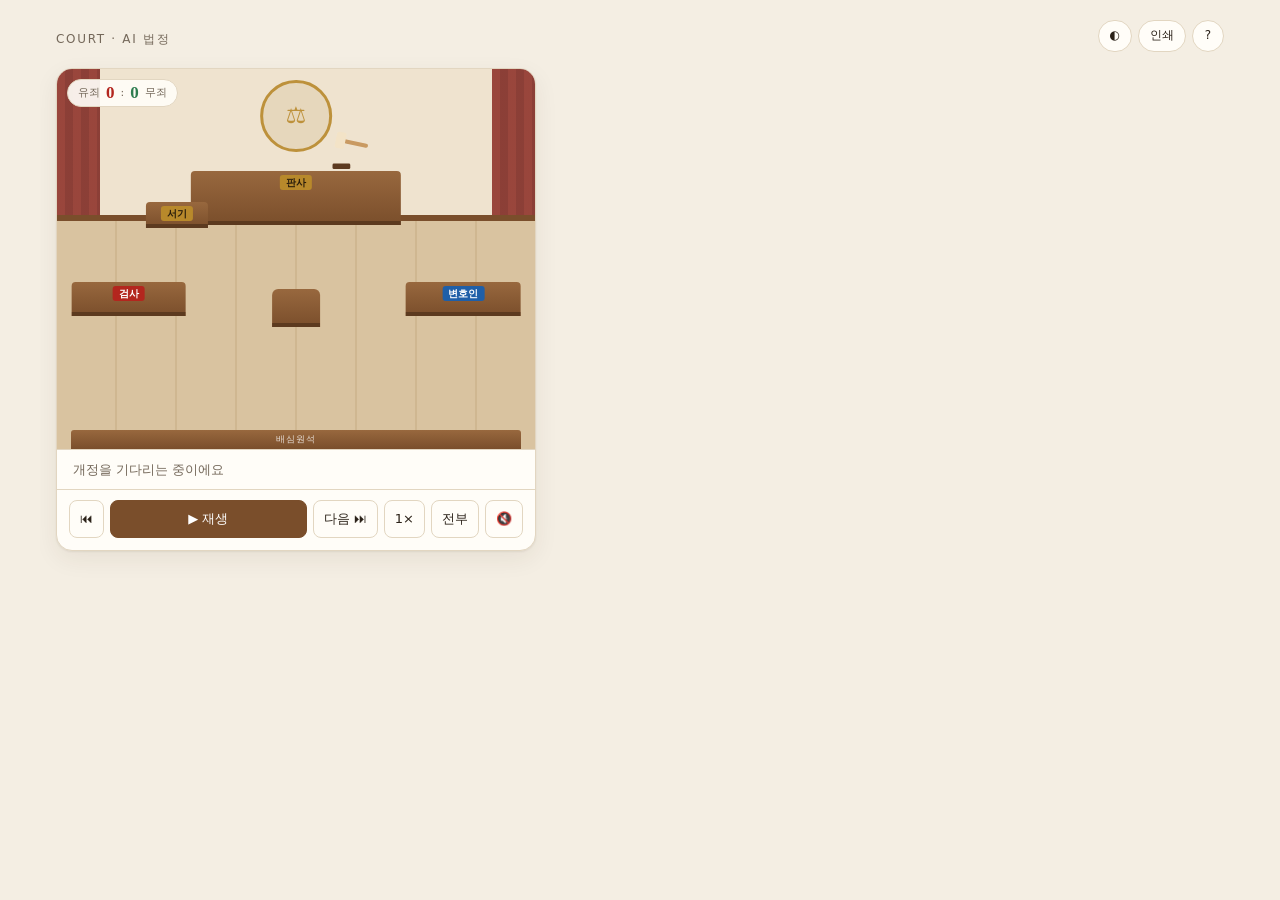
==== skills/court/web/index.html @ 797743cf "Compare two trials side by side Tick two trials in the past-trials list and press 두 재판 비교: live/comp" ====
<!doctype html>
<html lang="ko">
<head>
<meta charset="utf-8">
<meta name="viewport" content="width=device-width, initial-scale=1">
<title>AI 법정</title>
<link rel="stylesheet" href="styles/tokens.css">
<link rel="stylesheet" href="styles/base.css">
<link rel="stylesheet" href="styles/layout.css">
<link rel="stylesheet" href="styles/header.css">
<link rel="stylesheet" href="styles/tools.css">
<link rel="stylesheet" href="styles/stage.css">
<link rel="stylesheet" href="styles/characters.css">
<link rel="stylesheet" href="styles/bubble.css">
<link rel="stylesheet" href="styles/controls.css">
<link rel="stylesheet" href="styles/dialog.css">
<link rel="stylesheet" href="styles/ask.css">
<link rel="stylesheet" href="styles/transcript.css">
<link rel="stylesheet" href="styles/motion.css">
<link rel="stylesheet" href="styles/responsive.css">
<link rel="stylesheet" href="styles/print.css">
</head>
<body>
<div class="wrap">
  <header class="top">
    <div>
      <div class="kicker">COURT · AI 법정<span class="live" id="live"></span><span class="viewing" id="viewing" hidden></span></div>
      <h1 id="case-title"></h1>
    </div>
    <ol class="phases" id="phases"></ol>
    <div class="tools" id="tools">
      <button class="tool" id="b-trials" type="button" hidden>지난 재판</button>
      <button class="tool" id="b-theme" type="button">◐</button>
      <button class="tool" id="b-image" type="button" title="평결을 그림 파일로 저장" hidden>평결 이미지</button>
      <button class="tool" id="b-print" type="button" title="판결문 인쇄">인쇄</button>
      <button class="tool" id="b-help" type="button" title="단축키 (?)" aria-label="단축키">?</button>
      <button class="newcase" id="b-new" type="button" hidden>＋ 새 사건</button>
    </div>
  </header>

  <div class="layout">
    <section class="stage" id="stage" aria-label="법정">
      <div class="scene" id="scene">
        <div class="curtain l"></div><div class="curtain r"></div>
        <div class="emblem" aria-hidden="true">⚖</div>
        <div class="wall-trim"></div>
        <div class="jurybox" id="jurybox"></div>
        <div class="furn bench"><span class="plate">판사</span></div>
        <div class="furn clerk-desk"><span class="plate">서기</span></div>
        <div class="furn table pros"><span class="plate">검사</span></div>
        <div class="furn table def"><span class="plate">변호인</span></div>
        <div class="furn lectern"></div>
        <div class="rail"><span>배심원석</span></div>
        <svg class="gavel" id="gavel" viewBox="0 0 64 64" aria-hidden="true">
          <rect class="block" x="2" y="48" width="26" height="8" rx="2"/>
          <g class="arm"><rect x="18" y="19" width="36" height="6" rx="3"/><rect x="6" y="10" width="14" height="24" rx="3"/></g>
        </svg>
        <div class="score" aria-live="polite"><span>유죄</span><b class="g" id="sg">0</b><span>:</span><b class="n" id="sn">0</b><span>무죄</span></div>
        <div class="bubble" id="bubble"></div><div class="bubble-tail" id="tail"></div>
        <div class="stamp" id="stamp"><b></b><span></span></div>
        <div class="status" id="status"><i></i><span></span></div>
      </div>
      <div class="timeline" id="timeline" role="group" aria-label="장면 이동" hidden></div>
      <div class="now" id="now">개정을 기다리는 중이에요</div>
      <div class="controls">
        <button id="b-restart" title="처음부터 (Home)">⏮</button>
        <button id="b-play" class="primary">▶ 재생</button>
        <button id="b-next" title="다음 (→)">다음 ⏭</button>
        <button id="b-speed" title="속도">1×</button>
        <button id="b-all" title="전체 기록 한 번에 보기">전부</button>
        <button id="b-sound" type="button">🔇</button>
      </div>
      <div class="chips" id="ask-chips" hidden></div>
      <form class="ask" id="ask" autocomplete="off">
        <select id="ask-who" aria-label="질문할 사람"></select>
        <input id="ask-q" maxlength="600" placeholder="법정에 질문하기…" aria-label="질문">
        <button class="primary" id="ask-go" type="submit">묻기</button>
      </form>
      <p class="ask-note" id="ask-note"></p>
    </section>

    <main class="log" id="log" aria-live="polite"></main>
  </div>

  <details class="cost" id="cost" hidden>
    <summary id="cost-summary">비용과 시간</summary>
    <div class="cost-scroll"><table class="cost-table" id="cost-table"></table></div>
  </details>

  <footer class="foot" id="foot"></footer>
</div>

<dialog id="help" class="sheet" aria-labelledby="help-title">
  <div class="sheet-body">
    <h2 id="help-title">단축키</h2>
    <table class="keys">
      <tr><td><kbd>Space</kbd></td><td>재생 / 멈춤</td></tr>
      <tr><td><kbd>→</kbd></td><td>다음 장면 (지금 장면은 바로 끝까지)</td></tr>
      <tr><td><kbd>Home</kbd></td><td>처음부터</td></tr>
      <tr><td><kbd>?</kbd></td><td>이 도움말</td></tr>
      <tr><td><kbd>Esc</kbd></td><td>열린 창 닫기</td></tr>
      <tr><td>휴대폰</td><td>화면을 왼쪽으로 밀면 다음 장면</td></tr>
    </table>
    <div class="sheet-actions"><button type="button" class="primary" id="help-close">닫기</button></div>
  </div>
</dialog>

<dialog id="trials" class="sheet" aria-labelledby="trials-title">
  <div class="sheet-body">
    <h2 id="trials-title">지난 재판</h2>
    <ol class="trial-list" id="trial-list"></ol>
    <div class="sheet-actions">
      <button type="button" id="trials-compare" disabled>두 개를 고르면 비교 (0/2)</button>
      <button type="button" class="primary" id="trials-close">닫기</button>
    </div>
  </div>
</dialog>

<dialog id="compare" class="sheet wide" aria-labelledby="compare-title">
  <div class="sheet-body">
    <h2 id="compare-title">재판 비교</h2>
    <div id="compare-body"></div>
    <div class="sheet-actions"><button type="button" class="primary" id="compare-close">닫기</button></div>
  </div>
</dialog>

<dialog id="newcase" class="sheet" aria-labelledby="nc-title">
  <form id="nc-form">
    <h2 id="nc-title">새 사건 접수</h2>
    <p class="nc-hint">검사, 변호인, 배심원은 여기 적힌 내용만 알아요. 숫자로 적을수록 평결이 구체적이에요.</p>
    <ul class="nc-tips"><li>쓸 수 있는 돈과 시간</li><li>지금까지 해 본 것과 그 결과</li><li>누구를 상대로 하는지</li><li>가격, 기간, 규모</li></ul>
    <textarea id="nc-case" maxlength="6000" aria-label="사건 내용"
      placeholder="예) 회사를 그만두고 온라인으로 수제 캔들을 파는 일을 전업으로 하려고 해. 저축은 800만 원, 3개월 동안 40개를 팔았고 한 개에 3만 원이야. 매달 생활비는 200만 원이야."></textarea>
    <div class="nc-row">
      <label>배심원
        <select id="nc-jury">
          <option value="3">3명 · claude 호출 8번</option>
          <option value="6" selected>6명 · claude 호출 11번</option>
          <option value="12">12명 · claude 호출 17번</option>
        </select>
      </label>
      <label>배심원 모델
        <select id="nc-jury-model">
          <option value="">다른 역할과 같은 모델</option>
          <option value="haiku">haiku · 빠르고 적게 씀</option>
          <option value="sonnet">sonnet</option>
        </select>
      </label>
      <label>시드 (배심원 고정)
        <input id="nc-seed" inputmode="numeric" placeholder="비워 두면 무작위">
      </label>
    </div>
    <p class="nc-err" id="nc-err"></p>
    <div class="nc-actions">
      <button type="button" id="nc-cancel">닫기</button>
      <button class="primary" id="nc-go" type="submit">재판 열기</button>
    </div>
  </form>
</dialog>

<script id="court-data" type="application/json">__COURT_DATA__</script>
<script type="module" src="js/main.js"></script>
</body>
</html>
---- skills/court/web/styles/tokens.css ----
/* Colour, font and shadow tokens; dark mode overrides them. */
:root{
  --bg:#f4eee3; --panel:#fffdf8; --panel-2:#f8f2e7; --ink:#2a2118; --muted:#74685a; --line:#e2d6c1;
  --wall:#efe3cf; --wall-2:#e6d6bb; --floor:#d9c3a0; --floor-2:#cfb791; --jury:#c9ae85;
  --wood:#7a4e2b; --wood-hi:#98683e; --wood-dk:#5c3a1f; --gold:#b8892b;
  --pros:#b3261e; --pros-bg:#fbe9e6; --def:#1f5fa8; --def-bg:#e6eefa; --ng:#2e7d4f;
  --shadow:0 1px 2px rgba(60,40,20,.07),0 8px 24px rgba(60,40,20,.07);
  --sans:"Pretendard","Apple SD Gothic Neo","Malgun Gothic","Noto Sans KR",system-ui,sans-serif;
  --serif:"Noto Serif KR","Nanum Myeongjo","Batang","AppleMyungjo",serif;
  color-scheme:light;
}
@media (prefers-color-scheme: dark){
  :root:not([data-theme="light"]){
    --bg:#16120e; --panel:#211b15; --panel-2:#1b1611; --ink:#efe6d8; --muted:#a89a86; --line:#3a3027;
    --wall:#2a2119; --wall-2:#241c15; --floor:#3a2c20; --floor-2:#33271c; --jury:#2e231a;
    --wood:#6e4626; --wood-hi:#8a5c35; --wood-dk:#4a2f19; --gold:#d6a84a;
    --pros:#ec8379; --pros-bg:#3a1f1c; --def:#8db6ee; --def-bg:#1a2a3d; --ng:#7fcf9c;
    --shadow:0 1px 2px rgba(0,0,0,.3),0 8px 24px rgba(0,0,0,.25);
    color-scheme:dark;
  }
}
:root[data-theme="dark"]{
  --bg:#16120e; --panel:#211b15; --panel-2:#1b1611; --ink:#efe6d8; --muted:#a89a86; --line:#3a3027;
  --wall:#2a2119; --wall-2:#241c15; --floor:#3a2c20; --floor-2:#33271c; --jury:#2e231a;
  --wood:#6e4626; --wood-hi:#8a5c35; --wood-dk:#4a2f19; --gold:#d6a84a;
  --pros:#ec8379; --pros-bg:#3a1f1c; --def:#8db6ee; --def-bg:#1a2a3d; --ng:#7fcf9c;
  --shadow:0 1px 2px rgba(0,0,0,.3),0 8px 24px rgba(0,0,0,.25);
  color-scheme:dark;
}
---- skills/court/web/styles/base.css ----
/* Page reset, body, the page wrapper and shared button styles. */
*{box-sizing:border-box}
html,body{margin:0}
body{background:var(--bg);color:var(--ink);font-family:var(--sans);line-height:1.65;-webkit-font-smoothing:antialiased}
.wrap{max-width:1200px;margin:0 auto;padding:20px 16px 48px;overflow-x:clip}
button{font:inherit;font-size:13px;border:1px solid var(--line);background:var(--panel);color:var(--ink);border-radius:8px;padding:7px 10px;cursor:pointer;white-space:nowrap}
button:hover:not(:disabled){border-color:var(--wood-hi)}
button.primary{background:var(--wood);border-color:var(--wood);color:#fff;flex:1}
button:disabled{opacity:.45;cursor:default}
button:focus-visible{outline:2px solid var(--gold);outline-offset:2px}
---- skills/court/web/styles/layout.css ----
/* Two-column layout (stage | transcript) and the footer. */
.layout{display:grid;grid-template-columns:480px minmax(0,1fr);gap:22px;align-items:start}
.cost{margin-top:24px;border:1px solid var(--line);border-radius:12px;background:var(--panel);padding:8px 14px;font-size:13px}
.cost[hidden]{display:none}
.cost summary{cursor:pointer;color:var(--muted)}
.cost-scroll{overflow-x:auto}
.cost-table{border-collapse:collapse;width:100%;margin-top:8px;font-size:12px;font-variant-numeric:tabular-nums;white-space:nowrap}
.cost-table th,.cost-table td{text-align:left;padding:4px 10px 4px 0;border-bottom:1px solid var(--line)}
.cost-table th{color:var(--muted);font-weight:500}
.foot{margin-top:28px;font-size:12px;color:var(--muted);word-break:break-all}
.foot a{color:inherit}
---- skills/court/web/styles/header.css ----
/* Case title, LIVE badge, phase chips and the new-case button. */
/* header */
.top{display:flex;flex-wrap:wrap;gap:12px 24px;align-items:flex-end;justify-content:space-between;margin-bottom:16px}
.kicker{font-size:12px;letter-spacing:.14em;color:var(--muted)}
.top h1{font-family:var(--serif);font-size:clamp(19px,2.6vw,27px);margin:2px 0 0;line-height:1.35;max-width:46ch}
.phases{display:flex;gap:6px;flex-wrap:wrap;padding:0;margin:0;list-style:none}
.phases li{font-size:12px;padding:4px 10px;border-radius:999px;border:1px solid var(--line);color:var(--muted);background:var(--panel);transition:background .3s,color .3s}
.phases li.done{color:var(--ink)}
.phases li{cursor:pointer}
.phases li.na{opacity:.45;cursor:default}
.phases li.on{background:var(--wood);border-color:var(--wood);color:#fff}
.kicker .live{margin-left:8px;color:#d33;font-weight:700;letter-spacing:.08em}
.kicker .viewing{margin-left:8px;color:var(--gold);font-weight:700}
.kicker .viewing a{color:inherit}
.kicker .live.done{color:var(--muted)}
.newcase{font-size:13px;padding:6px 14px;border-radius:999px;background:var(--wood);border-color:var(--wood);color:#fff}
---- skills/court/web/styles/tools.css ----
/* The small tool buttons in the header: theme, print, shortcuts, past trials, retrial, language. */
.tools{display:flex;gap:6px;align-items:center;flex-wrap:wrap}
.tool{font-size:12px;padding:5px 11px;border-radius:999px;min-width:32px}
.tool[aria-pressed="true"]{background:var(--wood);border-color:var(--wood);color:#fff}
---- skills/court/web/styles/stage.css ----
/* The courtroom scene: walls, furniture, gavel, score, verdict stamp, live status. */
/* ---------- stage ---------- */
.stage{position:sticky;top:16px;background:var(--panel);border:1px solid var(--line);border-radius:16px;box-shadow:var(--shadow);overflow:hidden}
.scene{--h:380px;--s:46px;--walk:1100ms;position:relative;height:var(--h);overflow:hidden;
  background:linear-gradient(var(--wall) 0 40%,var(--floor) 40% 100%)}
.scene.shake{animation:shake .4s ease-in-out 2}
.scene::before{content:"";position:absolute;left:0;right:0;top:40%;bottom:0;
  background:repeating-linear-gradient(90deg,transparent 0 58px,var(--floor-2) 58px 60px)}
.wall-trim{position:absolute;left:0;right:0;top:calc(40% - 6px);height:6px;background:var(--wood)}
.emblem{position:absolute;left:50%;top:3%;width:15%;aspect-ratio:1;transform:translateX(-50%);border-radius:50%;
  border:3px solid var(--gold);display:grid;place-items:center;font-size:calc(var(--s)*.5);color:var(--gold);background:var(--wall-2);opacity:.9}
.curtain{position:absolute;top:0;height:40%;width:9%;background:repeating-linear-gradient(90deg,#8a2a22 0 8px,#7a221c 8px 16px);opacity:.85}
.curtain.l{left:0} .curtain.r{right:0}
.furn{position:absolute;transform:translateX(-50%);border-radius:4px 4px 0 0;
  background:linear-gradient(var(--wood-hi),var(--wood));box-shadow:inset 0 -4px 0 var(--wood-dk);display:flex;justify-content:center;align-items:flex-start}
.plate{margin-top:4px;font-size:10px;line-height:1.5;padding:0 6px;border-radius:3px;background:var(--gold);color:#2a1d0c;font-weight:700;white-space:nowrap}
.bench{left:50%;top:27%;width:44%;height:14%;z-index:11}
.clerk-desk{left:25%;top:35%;width:13%;height:7%;z-index:15}
.table{top:56%;width:24%;height:9%;z-index:31}
.table.pros{left:15%} .table.def{left:85%}
.table.pros .plate{background:var(--pros);color:#fff} .table.def .plate{background:var(--def);color:#fff}
.lectern{left:50%;top:58%;width:10%;height:10%;z-index:33;border-radius:6px 6px 0 0}
.jurybox{position:absolute;left:3%;right:3%;bottom:0;border-radius:10px 10px 0 0;background:var(--jury);opacity:.75}
.rail{position:absolute;left:3%;right:3%;bottom:0;height:5%;background:linear-gradient(var(--wood-hi),var(--wood));z-index:45;border-radius:3px 3px 0 0}
.rail span{position:absolute;left:50%;top:50%;transform:translate(-50%,-50%);font-size:9px;color:#fff;opacity:.8;letter-spacing:.1em;white-space:nowrap}
.gavel{position:absolute;left:62%;top:27%;width:calc(var(--s)*.95);height:calc(var(--s)*.95);transform:translate(-50%,-92%);z-index:12}
.gavel .arm{transform-box:view-box;transform-origin:52px 22px;transform:rotate(12deg)}
.gavel .arm rect{fill:#f3e3c7} .gavel .arm rect:first-child{fill:#c99a62}
.gavel .block{fill:var(--wood-dk)}
.gavel.strike .arm{animation:strike 1.1s ease-in both}
.score{position:absolute;left:10px;top:10px;z-index:50;display:flex;align-items:center;gap:6px;padding:4px 10px;border-radius:999px;
  background:rgba(255,253,248,.92);border:1px solid var(--line);font-size:11px;color:#74685a}
.score b{font-family:var(--serif);font-size:17px;line-height:1;font-variant-numeric:tabular-nums}
.score .g{color:#b3261e} .score .n{color:#2e7d4f}
.score b.bump{animation:bump .5s ease-out}
.stamp{position:absolute;left:50%;top:50%;z-index:60;transform:translate(-50%,-50%) rotate(-8deg) scale(1.6);opacity:0;pointer-events:none;
  text-align:center;white-space:nowrap;padding:8px 22px;border:5px solid currentColor;border-radius:10px;color:#b3261e;background:rgba(255,253,248,.9);
  transition:transform .45s cubic-bezier(.2,.9,.3,1.3),opacity .3s,left .6s,top .6s}
.stamp.n{color:#2e7d4f} .stamp.h{color:#74685a}
.stamp b{display:block;font-family:var(--serif);font-size:calc(var(--h)*.13);line-height:1.1;letter-spacing:.1em}
.stamp span{font-size:13px;font-weight:700}
.stamp.on{opacity:1;transform:translate(-50%,-50%) rotate(-8deg) scale(1)}
.stamp.parked{left:84%;top:14%;transform:translate(-50%,-50%) rotate(-8deg) scale(.42)}
/* live + questions */
.status{position:absolute;left:10px;top:44px;z-index:50;display:none;align-items:center;gap:6px;max-width:62%;padding:3px 10px;border-radius:999px;
  background:rgba(255,253,248,.92);border:1px solid var(--line);font-size:11px;color:#5a4f42}
.status.on{display:flex}
.status i{width:7px;height:7px;border-radius:50%;background:#d33;flex:none;animation:blink 1.2s infinite}
.status.off i{background:#999;animation:none}
---- skills/court/web/styles/characters.css ----
/* Pixel characters: position, walk/talk/hop states, vote signs, thinking dots. */
/* characters */
.chr{position:absolute;left:calc(var(--x)*1%);top:calc(var(--y)*1%);width:var(--s);height:var(--s);
  transform:translate(-50%,-100%);transition:left var(--walk) linear,top var(--walk) linear}
.chr.judge{--s:calc(var(--h)*.135)}
.chr{cursor:pointer}
.chr:focus-visible{outline:2px solid var(--gold);outline-offset:2px;border-radius:6px}
.spr{width:100%;height:100%;display:block;overflow:visible}
.spr .eyes{transform-box:view-box;transform-origin:8px 6px;animation:blinkeye 4.2s infinite}
.chr.walking .spr{animation:bob .3s ease-in-out infinite}
.chr.walking .la{animation:legs .3s steps(1) infinite}
.chr.walking .lb{animation:legs .3s steps(1) infinite .15s}
.chr.talking .torso{animation:talk .42s ease-in-out infinite}
.chr.hop .spr{animation:hop .65s ease-out}
.chr.cheer .spr{animation:hop .65s ease-out 4}
.chr.slump .spr{transform:translateY(10%) scaleY(.82);transition:transform .5s}
.chr.active::after{content:"";position:absolute;left:10%;right:10%;bottom:-6%;height:12%;border-radius:50%;background:radial-gradient(rgba(255,214,120,.65),transparent 70%);z-index:-1}
.sign{position:absolute;left:50%;bottom:100%;transform:translate(-50%,0) scale(0);transform-origin:50% 100%;
  display:flex;flex-direction:column;align-items:center;transition:transform .35s cubic-bezier(.2,.9,.3,1.4)}
.sign b{display:block;white-space:nowrap;font-size:calc(var(--s)*.3);line-height:1;padding:3px 5px;border-radius:3px;background:#fff;border:2px solid var(--muted);color:var(--muted)}
.sign i{display:block;width:2px;height:calc(var(--s)*.18);background:var(--wood-dk)}
.sign.g b{border-color:#b3261e;color:#b3261e} .sign.n b{border-color:#2e7d4f;color:#2e7d4f}
.sign.on{transform:translate(-50%,-2px) scale(1)}
.think{position:absolute;left:62%;bottom:88%;font-size:calc(var(--s)*.28);line-height:1;padding:2px 5px;border-radius:8px;background:#fff;color:#555;
  opacity:0;transition:opacity .3s;pointer-events:none}
.chr.thinking .think{opacity:1;animation:thinkfloat 1.6s ease-in-out infinite}
.chr.waiting .think{opacity:1;animation:thinkfloat 1.6s ease-in-out infinite}
---- skills/court/web/styles/bubble.css ----
/* Speech bubble over the speaking character. */
.bubble{position:absolute;z-index:55;max-width:min(72%,300px);padding:7px 10px;border-radius:10px;background:#fffdf7;color:#2a2118;
  font-size:12.5px;line-height:1.5;box-shadow:0 4px 14px rgba(0,0,0,.18);border:1.5px solid #2a2118;
  opacity:0;transform:scale(.9);transition:opacity .2s,transform .2s;pointer-events:none}
.bubble.on{opacity:1;transform:none}
.bubble-tail{position:absolute;z-index:56;width:12px;height:12px;background:#fffdf7;border:1.5px solid #2a2118;border-top:0;border-left:0;
  transform:rotate(45deg);opacity:0;transition:opacity .2s;pointer-events:none}
.bubble-tail.on{opacity:1}
.bubble-tail.up{transform:rotate(225deg)}
.bubble.pros,.bubble-tail.pros{border-color:#b3261e}
.bubble.def,.bubble-tail.def{border-color:#1f5fa8}
---- skills/court/web/styles/controls.css ----
/* Now-playing line and the player controls under the stage. */
.now{display:flex;align-items:center;gap:8px;min-height:40px;padding:9px 16px;border-top:1px solid var(--line);font-size:13px;color:var(--muted)}
.now b{color:var(--ink);font-weight:600}
.timeline{display:flex;gap:2px;padding:7px 12px 6px;border-top:1px solid var(--line);align-items:center}
.timeline[hidden]{display:none}
.tl{flex:1 1 0;min-width:3px;height:9px;padding:0;border:0;border-radius:3px;background:var(--line);cursor:pointer;transition:background .2s,transform .2s}
.tl:hover{transform:scaleY(1.6)}
.tl.done{background:var(--wood-hi)}
.tl.on{background:var(--gold);transform:scaleY(1.6)}
.tl.verdict{flex-grow:2}
.tl.more{cursor:default;background:repeating-linear-gradient(90deg,var(--line) 0 3px,transparent 3px 6px)}
.controls{display:flex;gap:6px;padding:10px 12px 12px;border-top:1px solid var(--line)}
---- skills/court/web/styles/dialog.css ----
/* Dialogs ("sheets"): new case, shortcuts, past trials, comparison. */
dialog.sheet{border:1px solid var(--line);border-radius:16px;background:var(--panel);color:var(--ink);padding:0;
  width:min(560px,calc(100vw - 32px));max-height:calc(100vh - 32px);box-shadow:0 20px 60px rgba(0,0,0,.35)}
dialog.sheet::backdrop{background:rgba(20,14,8,.55)}
.sheet-body{padding:20px 20px 16px;display:flex;flex-direction:column;gap:12px}
.sheet-body h2{font-family:var(--serif);margin:0;font-size:20px}
.sheet-actions{display:flex;gap:8px;justify-content:flex-end}
.sheet-actions .primary{flex:0 0 auto}

/* New-case dialog. */
#nc-form{padding:20px 20px 16px;display:flex;flex-direction:column;gap:10px}
#nc-form h2{font-family:var(--serif);margin:0;font-size:20px}
.nc-hint{margin:0;font-size:13px;color:var(--muted)}
.nc-tips{margin:0;padding-left:1.2em;font-size:13px;color:var(--muted);columns:2;column-gap:24px}
#nc-case{font:inherit;font-size:14px;line-height:1.6;border:1px solid var(--line);border-radius:10px;padding:10px 12px;
  background:var(--panel-2);color:var(--ink);resize:vertical;min-height:150px}
.nc-row{display:flex;gap:10px;flex-wrap:wrap}
.nc-row label{display:flex;flex-direction:column;gap:4px;font-size:12px;color:var(--muted);flex:1 1 160px}
.nc-row select,.nc-row input{font:inherit;font-size:13px;border:1px solid var(--line);border-radius:8px;padding:7px 8px;background:var(--panel-2);color:var(--ink)}
#nc-case:focus,.nc-row select:focus,.nc-row input:focus{outline:2px solid var(--gold);outline-offset:1px}
.nc-err{margin:0;font-size:12px;color:var(--pros)}
.nc-err:empty{display:none}
.nc-actions{display:flex;gap:8px;justify-content:flex-end}
.nc-actions .primary{flex:0 0 auto}
@media (max-width:520px){ .nc-tips{columns:1} }

/* Past trials. */
.trial-list{list-style:none;margin:0;padding:0;max-height:min(60vh,520px);overflow:auto;display:flex;flex-direction:column;gap:6px}
.trial{display:flex;align-items:center;gap:10px;padding:8px 10px;border:1px solid var(--line);border-radius:10px;background:var(--panel-2)}
.trial.here{border-color:var(--gold)}
.trial a{flex:1;min-width:0;color:inherit;text-decoration:none;display:flex;flex-direction:column}
.trial a:hover .what{text-decoration:underline}
.trial .when{font-size:11px;color:var(--muted)}
.trial .what{font-size:13px;white-space:nowrap;overflow:hidden;text-overflow:ellipsis}
.trial .pick input{width:16px;height:16px}
.badge{flex:none;font-size:11px;font-weight:700;padding:2px 8px;border-radius:999px;background:var(--line);color:var(--ink)}
.badge.g{background:var(--pros);color:#fff}
.badge.n{background:var(--ng);color:#fff}

/* Comparing two trials. */
dialog.sheet.wide{width:min(720px,calc(100vw - 32px))}
.cmp-head{display:grid;grid-template-columns:1fr 1fr;gap:10px}
.cmp-col{display:flex;flex-direction:column;gap:2px;padding:10px 12px;border:1px solid var(--line);border-radius:10px;background:var(--panel-2);min-width:0}
.cmp-col .when{font-size:11px;color:var(--muted)}
.cmp-col b{font-family:var(--serif);font-size:18px}
.cmp-col .what{font-size:12px;color:var(--muted);white-space:nowrap;overflow:hidden;text-overflow:ellipsis}
.cmp-sum{margin:0;font-size:13px}
.cmp-scroll{max-height:min(50vh,420px);overflow:auto}
.cmp-table{border-collapse:collapse;width:100%;font-size:13px}
.cmp-table th,.cmp-table td{text-align:left;padding:5px 8px 5px 0;border-bottom:1px solid var(--line)}
.cmp-table th{color:var(--muted);font-weight:500;font-size:12px}
.cmp-table tr.flipped td{background:color-mix(in srgb,var(--gold) 14%,transparent);font-weight:600}
.cmp-table .vote{margin-left:0}

/* Shortcut sheet. */
.keys{border-collapse:collapse;font-size:14px}
.keys td{padding:6px 10px 6px 0;border-bottom:1px solid var(--line)}
.keys tr:last-child td{border-bottom:0}
kbd{font-family:Consolas,ui-monospace,monospace;font-size:12px;padding:2px 7px;border:1px solid var(--line);border-bottom-width:2px;
  border-radius:6px;background:var(--panel-2)}
---- skills/court/web/styles/ask.css ----
/* Question box under the stage. */
.chips{display:flex;flex-wrap:wrap;gap:6px;padding:0 12px 8px}
.chips[hidden]{display:none}
.chip{font-size:12px;padding:4px 10px;border-radius:999px;background:var(--panel-2);white-space:normal;text-align:left}
.ask{display:none;gap:6px;padding:0 12px 10px;flex-wrap:wrap}
.ask.on{display:flex}
.ask select,.ask input{font:inherit;font-size:13px;border:1px solid var(--line);background:var(--panel-2);color:var(--ink);border-radius:8px;padding:7px 8px;min-width:0}
.ask select{flex:0 1 auto;max-width:44%}
.ask input{flex:1 1 140px}
.ask input:focus,.ask select:focus{outline:2px solid var(--gold);outline-offset:1px}
.ask button{flex:0 0 auto}
.ask-note{font-size:11px;color:var(--muted);padding:0 14px 10px;margin:0}
.ask-note:empty{display:none}
---- skills/court/web/styles/transcript.css ----
/* Transcript: intro card, messages, juror cards, verdict card, questions and answers. */
/* ---------- transcript ---------- */
.log{display:flex;flex-direction:column;gap:14px;min-width:0}
.intro{align-self:stretch;text-align:center;padding:30px 20px;border:1px dashed var(--line);border-radius:16px;background:var(--panel)}
.intro .cast{display:flex;justify-content:center;align-items:flex-end;gap:14px;margin-bottom:6px}
.intro .cast svg{width:44px;height:44px}
.intro .cast svg.big{width:56px;height:56px}
.intro h2{font-family:var(--serif);font-size:15px;color:var(--muted);font-weight:600;margin:10px 0 4px;letter-spacing:.1em}
.intro .case{font-family:var(--serif);font-size:clamp(17px,2.2vw,21px);margin:0 auto 6px;max-width:40ch}
.intro .meta{font-size:12px;color:var(--muted);margin:0 0 18px}
.intro button{font-size:15px;padding:10px 22px}
.intro .hint{font-size:12px;color:var(--muted);margin:14px 0 0}
.intro.started button,.intro.started .hint{display:none}
.msg{max-width:min(640px,88%);background:var(--panel);border:1px solid var(--line);border-radius:14px;padding:12px 16px 14px;box-shadow:var(--shadow);animation:pop .35s ease-out both;scroll-margin:24px}
.msg.left{align-self:flex-start;border-left:4px solid var(--pros);border-top-left-radius:4px}
.msg.right{align-self:flex-end;border-right:4px solid var(--def);border-top-right-radius:4px}
.msg.center{align-self:center;max-width:min(660px,96%);background:var(--panel-2)}
.msg header{display:flex;align-items:center;gap:8px;margin-bottom:6px;font-size:13px;flex-wrap:wrap}
.msg.right header{flex-direction:row-reverse}
.msg header .av{width:26px;height:26px;flex:none;display:block}
.msg header .av svg{width:100%;height:100%;display:block}
.tag{font-size:11px;color:var(--muted);border:1px solid var(--line);border-radius:999px;padding:0 8px}
.body{font-size:15px}
.body p{margin:0 0 .6em} .body>:last-child{margin-bottom:0}
.body ol,.body ul{margin:.2em 0 .6em;padding-left:1.35em} .body li{margin:.3em 0}
.body h4{font-family:var(--serif);font-size:16px;margin:1em 0 .3em}
.body h4:first-child{margin-top:0}
.body h4 .en{font-family:var(--sans);font-size:11px;color:var(--muted);font-weight:400;margin-left:6px}
.body blockquote{margin:.4em 0 .7em;padding:6px 12px;border-left:3px solid var(--gold);background:var(--panel);border-radius:4px}
.body code{font-family:Consolas,ui-monospace,monospace;font-size:.9em;background:var(--panel-2);padding:0 4px;border-radius:4px}
.muted{color:var(--muted)}
.pending{display:none}
.shown{animation:fadein .45s ease-out both}
.msg.flash,.verdict.flash{animation:flash 1.4s ease-out}
.msg.draft{border-style:dashed;opacity:.94}
.msg.typing .body::after{content:"";display:block;width:30px;height:8px;margin-top:8px;opacity:.55;
  background:radial-gradient(circle,var(--muted) 2.5px,transparent 3px) 0 0/10px 8px repeat-x;animation:blink 1s infinite}
.msg.juror{align-self:center;max-width:min(560px,94%);border-top:3px solid var(--muted)}
.msg.juror.g{border-top-color:var(--pros)} .msg.juror.n{border-top-color:var(--ng)}
.vote{font-weight:700;font-size:12px;padding:1px 10px;border-radius:999px;color:#fff;background:var(--muted);margin-left:auto}
.vote.g{background:var(--pros)} .vote.n{background:var(--ng)}
.lens{font-size:12px;color:var(--muted);margin:-2px 0 8px}
.line{display:grid;grid-template-columns:76px 1fr;gap:8px;font-size:14px;margin:5px 0}
.line .k{color:var(--muted);font-size:12px;padding-top:2px}
.verdict{align-self:stretch;text-align:center;border-radius:16px;padding:22px 16px 20px;color:#fff;background:var(--muted);box-shadow:var(--shadow);animation:stampin .6s cubic-bezier(.2,.9,.3,1.3) both}
.verdict.g{background:#9c2a22} .verdict.n{background:#2e6e48}
.verdict .lead{font-size:13px;opacity:.85;letter-spacing:.1em}
.verdict .v{font-family:var(--serif);font-size:clamp(42px,7vw,66px);font-weight:800;letter-spacing:.1em;line-height:1.15;margin:4px 0}
.votemap{display:inline-flex;flex-direction:column;gap:5px;margin-top:14px;padding-top:12px;border-top:1px solid rgba(255,255,255,.3);text-align:left}
.vm-row{display:flex;align-items:center;gap:5px}
.vm-k{width:84px;font-size:12px;opacity:.85}
.vm{width:16px;height:16px;border-radius:4px;border:2px solid #fff;display:inline-block}
.vm.g{background:#fff}
.vm.n{background:transparent}
.vm.x{border-style:dotted;opacity:.6}
.vm-legend{display:flex;align-items:center;gap:5px;font-size:11px;opacity:.8;margin-top:2px}
.vm-legend .vm{width:11px;height:11px;border-width:1.5px;margin-left:6px}
.verdict .count{font-size:15px;opacity:.92}
.msg.user{align-self:flex-end;max-width:min(520px,84%);background:var(--def-bg);border-color:transparent;border-top-right-radius:4px}
.msg.user header{flex-direction:row-reverse}
.msg.answer{border-top:3px solid var(--gold)}
.msg.answer.err .body{color:var(--muted)}
.past{align-self:stretch;border:1px solid var(--line);border-radius:12px;background:var(--panel);padding:8px 14px}
.past summary{cursor:pointer;font-size:13px;color:var(--muted)}
.past[open] summary{margin-bottom:10px}
.past .qa{display:flex;flex-direction:column;gap:10px;margin-bottom:10px}
---- skills/court/web/styles/motion.css ----
/* Keyframes and the reduced-motion switch. */
@keyframes flash{0%,45%{box-shadow:0 0 0 4px var(--gold)}100%{box-shadow:var(--shadow)}}
@keyframes pop{from{opacity:0;transform:translateY(8px) scale(.98)}to{opacity:1;transform:none}}
@keyframes fadein{from{opacity:0;transform:translateY(4px)}to{opacity:1;transform:none}}
@keyframes blink{50%{opacity:.15}}
@keyframes blinkeye{0%,94%,100%{transform:scaleY(1)}96%{transform:scaleY(.1)}}
@keyframes bob{50%{transform:translateY(-7%)}}
@keyframes legs{0%{transform:translateY(0)}50%{transform:translateY(-1px)}}
@keyframes talk{50%{transform:translateY(.6px) scaleX(1.02)}}
@keyframes hop{30%{transform:translateY(-38%)}60%{transform:translateY(0)}78%{transform:translateY(-10%)}100%{transform:translateY(0)}}
@keyframes thinkfloat{50%{transform:translateY(-3px)}}
@keyframes bump{40%{transform:scale(1.4)}}
@keyframes stampin{from{opacity:0;transform:scale(1.5)}to{opacity:1;transform:none}}
@keyframes shake{25%{transform:translate(-3px,1px)}75%{transform:translate(3px,-1px)}}
@keyframes strike{0%{transform:rotate(12deg)}25%{transform:rotate(34deg)}40%{transform:rotate(-30deg)}55%{transform:rotate(16deg)}75%{transform:rotate(-30deg)}100%{transform:rotate(-22deg)}}
@media (prefers-reduced-motion: reduce){
  *,*::before,*::after{animation:none!important;transition:none!important}
}
---- skills/court/web/styles/responsive.css ----
/* Phone layout: the stage pins to the top and shrinks. */
@media (max-width:860px){
  .layout{grid-template-columns:1fr;gap:16px}
  .stage{top:0;margin:0 -16px;border-radius:0 0 14px 14px;border-top:0;z-index:5}
  .scene{--h:250px;--s:31px}
  .plate{font-size:9px;margin-top:2px;padding:0 4px}
  .bubble{font-size:11.5px;padding:5px 8px}
  .score{left:6px;top:6px;padding:2px 8px}
  .score b{font-size:14px}
  .now{display:none}
  .controls{padding:8px 10px}
  .ask{padding:0 10px 8px}
  .ask-note{padding:0 12px 8px}
  .status{left:6px;top:32px;padding:2px 8px}
  .msg{max-width:94%;scroll-margin-top:calc(var(--stage-h,320px) + 12px)}
  .curtain{width:7%}
}
---- skills/court/web/styles/print.css ----
/* Printing: the record as a document. The stage, controls and dialogs stay on screen only. */
@media print{
  :root:root:root{--bg:#fff;--panel:#fff;--panel-2:#fff;--ink:#000;--muted:#444;--line:#bbb}
  body{background:#fff}
  .wrap{max-width:none;padding:0}
  .stage,.tools,.phases,.intro,.past,.msg.draft,dialog,.kicker .live,.cost{display:none!important}
  .layout{display:block}
  .msg,.verdict{box-shadow:none;max-width:none;animation:none;break-inside:avoid;margin-bottom:10px}
  .msg.left,.msg.right,.msg.center,.msg.juror{align-self:stretch}
  .verdict{color:#000;background:#fff!important;border:3px solid #000}
  .vm{border-color:#000}
  .vm.g{background:#000}
  .pending{display:revert}
  .msg.typing .body::after{display:none}
  .foot{margin-top:16px}
}
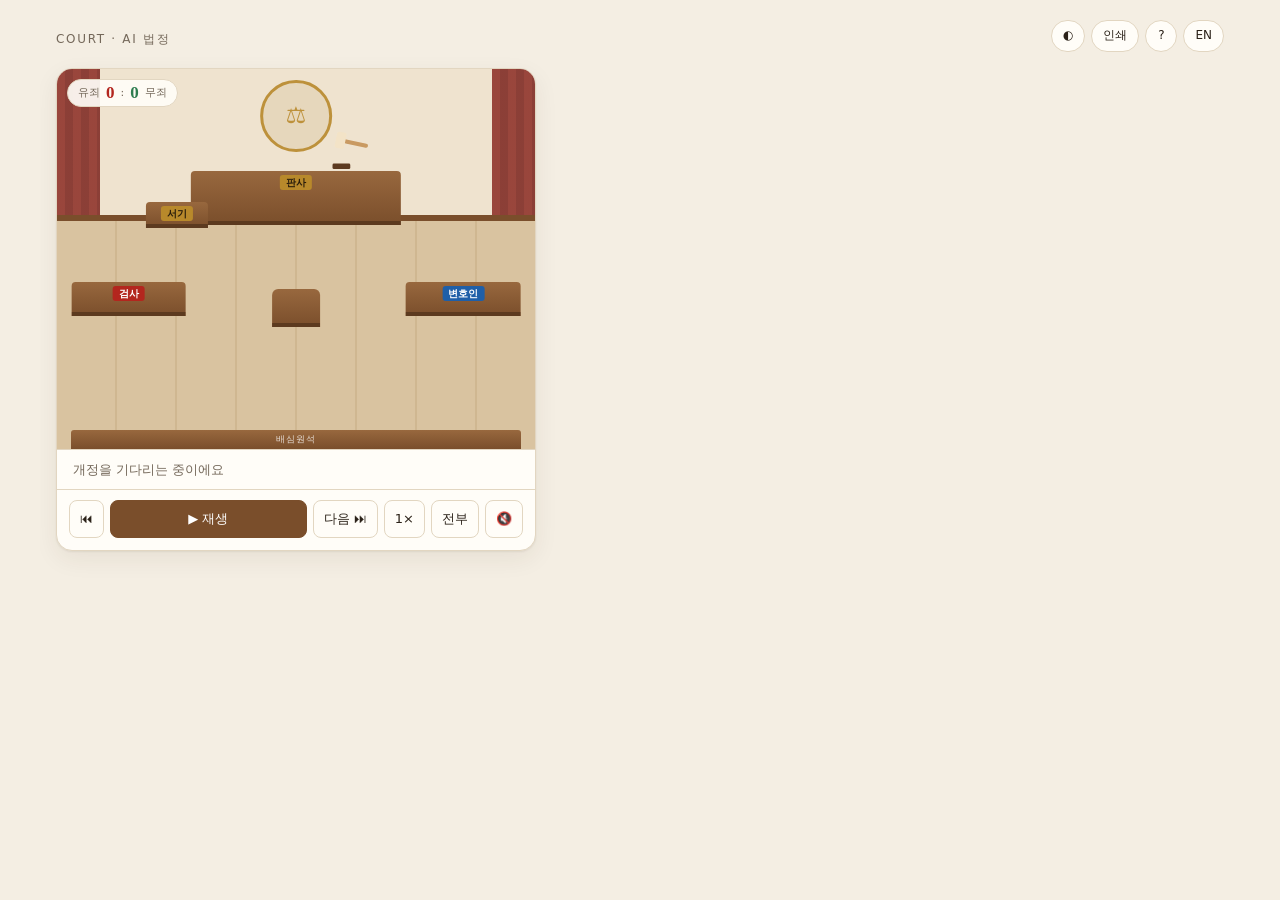
==== commit 48f81a16: "Switch the page between Korean and English core/i18n.js holds every piece of page text in Korean and" ====
--- a/skills/court/web/index.html
+++ b/skills/court/web/index.html
@@ -24,57 +24,59 @@
 <div class="wrap">
   <header class="top">
     <div>
-      <div class="kicker">COURT · AI 법정<span class="live" id="live"></span><span class="viewing" id="viewing" hidden></span></div>
+      <div class="kicker"><span data-i18n="kicker">COURT · AI 법정</span><span class="live" id="live"></span><span class="viewing" id="viewing" hidden></span></div>
       <h1 id="case-title"></h1>
     </div>
     <ol class="phases" id="phases"></ol>
     <div class="tools" id="tools">
-      <button class="tool" id="b-trials" type="button" hidden>지난 재판</button>
+      <button class="tool" id="b-trials" type="button" data-i18n="trialsBtn" hidden>지난 재판</button>
+      <button class="tool" id="b-retrial" type="button" data-i18n="retrialBtn" data-i18n-title="retrialTitle" hidden>재심</button>
       <button class="tool" id="b-theme" type="button">◐</button>
-      <button class="tool" id="b-image" type="button" title="평결을 그림 파일로 저장" hidden>평결 이미지</button>
-      <button class="tool" id="b-print" type="button" title="판결문 인쇄">인쇄</button>
-      <button class="tool" id="b-help" type="button" title="단축키 (?)" aria-label="단축키">?</button>
-      <button class="newcase" id="b-new" type="button" hidden>＋ 새 사건</button>
+      <button class="tool" id="b-image" type="button" data-i18n="imageBtn" data-i18n-title="imageTitle" hidden>평결 이미지</button>
+      <button class="tool" id="b-print" type="button" data-i18n="printBtn" data-i18n-title="printTitle">인쇄</button>
+      <button class="tool" id="b-help" type="button" data-i18n-title="helpTitle" data-i18n-aria="helpLabel">?</button>
+      <button class="tool" id="b-lang" type="button" data-i18n="langSwitch" data-i18n-title="langTitle">EN</button>
+      <button class="newcase" id="b-new" type="button" data-i18n="newCaseBtn" hidden>＋ 새 사건</button>
     </div>
   </header>
 
   <div class="layout">
-    <section class="stage" id="stage" aria-label="법정">
+    <section class="stage" id="stage" data-i18n-aria="courtroom" aria-label="법정">
       <div class="scene" id="scene">
         <div class="curtain l"></div><div class="curtain r"></div>
         <div class="emblem" aria-hidden="true">⚖</div>
         <div class="wall-trim"></div>
         <div class="jurybox" id="jurybox"></div>
-        <div class="furn bench"><span class="plate">판사</span></div>
-        <div class="furn clerk-desk"><span class="plate">서기</span></div>
-        <div class="furn table pros"><span class="plate">검사</span></div>
-        <div class="furn table def"><span class="plate">변호인</span></div>
+        <div class="furn bench"><span class="plate" data-i18n="benchPlate">판사</span></div>
+        <div class="furn clerk-desk"><span class="plate" data-i18n="clerkPlate">서기</span></div>
+        <div class="furn table pros"><span class="plate" data-i18n="prosPlate">검사</span></div>
+        <div class="furn table def"><span class="plate" data-i18n="defPlate">변호인</span></div>
         <div class="furn lectern"></div>
-        <div class="rail"><span>배심원석</span></div>
+        <div class="rail"><span data-i18n="juryRail">배심원석</span></div>
         <svg class="gavel" id="gavel" viewBox="0 0 64 64" aria-hidden="true">
           <rect class="block" x="2" y="48" width="26" height="8" rx="2"/>
           <g class="arm"><rect x="18" y="19" width="36" height="6" rx="3"/><rect x="6" y="10" width="14" height="24" rx="3"/></g>
         </svg>
-        <div class="score" aria-live="polite"><span>유죄</span><b class="g" id="sg">0</b><span>:</span><b class="n" id="sn">0</b><span>무죄</span></div>
+        <div class="score" aria-live="polite"><span data-i18n="scoreG">유죄</span><b class="g" id="sg">0</b><span>:</span><b class="n" id="sn">0</b><span data-i18n="scoreN">무죄</span></div>
         <div class="bubble" id="bubble"></div><div class="bubble-tail" id="tail"></div>
         <div class="stamp" id="stamp"><b></b><span></span></div>
         <div class="status" id="status"><i></i><span></span></div>
       </div>
-      <div class="timeline" id="timeline" role="group" aria-label="장면 이동" hidden></div>
-      <div class="now" id="now">개정을 기다리는 중이에요</div>
+      <div class="timeline" id="timeline" role="group" data-i18n-aria="timelineLabel" aria-label="장면 이동" hidden></div>
+      <div class="now" id="now" data-i18n="waitingOpen">개정을 기다리는 중이에요</div>
       <div class="controls">
-        <button id="b-restart" title="처음부터 (Home)">⏮</button>
+        <button id="b-restart" data-i18n-title="restartTitle">⏮</button>
         <button id="b-play" class="primary">▶ 재생</button>
-        <button id="b-next" title="다음 (→)">다음 ⏭</button>
-        <button id="b-speed" title="속도">1×</button>
-        <button id="b-all" title="전체 기록 한 번에 보기">전부</button>
+        <button id="b-next" data-i18n="nextBtn" data-i18n-title="nextTitle">다음 ⏭</button>
+        <button id="b-speed" data-i18n-title="speedTitle">1×</button>
+        <button id="b-all" data-i18n="allBtn" data-i18n-title="allTitle">전부</button>
         <button id="b-sound" type="button">🔇</button>
       </div>
       <div class="chips" id="ask-chips" hidden></div>
       <form class="ask" id="ask" autocomplete="off">
-        <select id="ask-who" aria-label="질문할 사람"></select>
-        <input id="ask-q" maxlength="600" placeholder="법정에 질문하기…" aria-label="질문">
-        <button class="primary" id="ask-go" type="submit">묻기</button>
+        <select id="ask-who" data-i18n-aria="askWho"></select>
+        <input id="ask-q" maxlength="600" data-i18n-placeholder="askPlaceholder" data-i18n-aria="askLabel">
+        <button class="primary" id="ask-go" type="submit" data-i18n="askGo">묻기</button>
       </form>
       <p class="ask-note" id="ask-note"></p>
     </section>
@@ -83,7 +85,7 @@
   </div>
 
   <details class="cost" id="cost" hidden>
-    <summary id="cost-summary">비용과 시간</summary>
+    <summary id="cost-summary" data-i18n="costSummary">비용과 시간</summary>
     <div class="cost-scroll"><table class="cost-table" id="cost-table"></table></div>
   </details>
 
@@ -92,68 +94,67 @@
 
 <dialog id="help" class="sheet" aria-labelledby="help-title">
   <div class="sheet-body">
-    <h2 id="help-title">단축키</h2>
+    <h2 id="help-title" data-i18n="helpHead">단축키</h2>
     <table class="keys">
-      <tr><td><kbd>Space</kbd></td><td>재생 / 멈춤</td></tr>
-      <tr><td><kbd>→</kbd></td><td>다음 장면 (지금 장면은 바로 끝까지)</td></tr>
-      <tr><td><kbd>Home</kbd></td><td>처음부터</td></tr>
-      <tr><td><kbd>?</kbd></td><td>이 도움말</td></tr>
-      <tr><td><kbd>Esc</kbd></td><td>열린 창 닫기</td></tr>
-      <tr><td>휴대폰</td><td>화면을 왼쪽으로 밀면 다음 장면</td></tr>
+      <tr><td><kbd>Space</kbd></td><td data-i18n="keySpace">재생 / 멈춤</td></tr>
+      <tr><td><kbd>→</kbd></td><td data-i18n="keyNext">다음 장면 (지금 장면은 바로 끝까지)</td></tr>
+      <tr><td><kbd>Home</kbd></td><td data-i18n="keyHome">처음부터</td></tr>
+      <tr><td><kbd>?</kbd></td><td data-i18n="keyHelp">이 도움말</td></tr>
+      <tr><td><kbd>Esc</kbd></td><td data-i18n="keyEsc">열린 창 닫기</td></tr>
+      <tr><td data-i18n="keyPhone">휴대폰</td><td data-i18n="keySwipe">화면을 왼쪽으로 밀면 다음 장면</td></tr>
     </table>
-    <div class="sheet-actions"><button type="button" class="primary" id="help-close">닫기</button></div>
+    <div class="sheet-actions"><button type="button" class="primary" id="help-close" data-i18n="close">닫기</button></div>
   </div>
 </dialog>
 
 <dialog id="trials" class="sheet" aria-labelledby="trials-title">
   <div class="sheet-body">
-    <h2 id="trials-title">지난 재판</h2>
+    <h2 id="trials-title" data-i18n="trialsHead">지난 재판</h2>
     <ol class="trial-list" id="trial-list"></ol>
     <div class="sheet-actions">
       <button type="button" id="trials-compare" disabled>두 개를 고르면 비교 (0/2)</button>
-      <button type="button" class="primary" id="trials-close">닫기</button>
+      <button type="button" class="primary" id="trials-close" data-i18n="close">닫기</button>
     </div>
   </div>
 </dialog>
 
 <dialog id="compare" class="sheet wide" aria-labelledby="compare-title">
   <div class="sheet-body">
-    <h2 id="compare-title">재판 비교</h2>
+    <h2 id="compare-title" data-i18n="compareHead">재판 비교</h2>
     <div id="compare-body"></div>
-    <div class="sheet-actions"><button type="button" class="primary" id="compare-close">닫기</button></div>
+    <div class="sheet-actions"><button type="button" class="primary" id="compare-close" data-i18n="close">닫기</button></div>
   </div>
 </dialog>
 
 <dialog id="newcase" class="sheet" aria-labelledby="nc-title">
   <form id="nc-form">
-    <h2 id="nc-title">새 사건 접수</h2>
-    <p class="nc-hint">검사, 변호인, 배심원은 여기 적힌 내용만 알아요. 숫자로 적을수록 평결이 구체적이에요.</p>
-    <ul class="nc-tips"><li>쓸 수 있는 돈과 시간</li><li>지금까지 해 본 것과 그 결과</li><li>누구를 상대로 하는지</li><li>가격, 기간, 규모</li></ul>
-    <textarea id="nc-case" maxlength="6000" aria-label="사건 내용"
-      placeholder="예) 회사를 그만두고 온라인으로 수제 캔들을 파는 일을 전업으로 하려고 해. 저축은 800만 원, 3개월 동안 40개를 팔았고 한 개에 3만 원이야. 매달 생활비는 200만 원이야."></textarea>
+    <h2 id="nc-title" data-i18n="ncHead">새 사건 접수</h2>
+    <p class="nc-hint" data-i18n="ncHint">검사, 변호인, 배심원은 여기 적힌 내용만 알아요. 숫자로 적을수록 평결이 구체적이에요.</p>
+    <ul class="nc-tips"><li data-i18n="ncTip1">쓸 수 있는 돈과 시간</li><li data-i18n="ncTip2">지금까지 해 본 것과 그 결과</li><li data-i18n="ncTip3">누구를 상대로 하는지</li><li data-i18n="ncTip4">가격, 기간, 규모</li></ul>
+    <textarea id="nc-case" maxlength="6000" data-i18n-aria="ncCaseLabel" data-i18n-placeholder="ncPlaceholder"></textarea>
     <div class="nc-row">
-      <label>배심원
+      <label><span data-i18n="ncJury">배심원</span>
         <select id="nc-jury">
           <option value="3">3명 · claude 호출 8번</option>
           <option value="6" selected>6명 · claude 호출 11번</option>
           <option value="12">12명 · claude 호출 17번</option>
         </select>
       </label>
-      <label>배심원 모델
+      <label><span data-i18n="ncJuryModel">배심원 모델</span>
         <select id="nc-jury-model">
-          <option value="">다른 역할과 같은 모델</option>
-          <option value="haiku">haiku · 빠르고 적게 씀</option>
+          <option value="" data-i18n="ncSameModel">다른 역할과 같은 모델</option>
+          <option value="haiku" data-i18n="ncHaiku">haiku · 빠르고 적게 씀</option>
           <option value="sonnet">sonnet</option>
         </select>
       </label>
-      <label>시드 (배심원 고정)
-        <input id="nc-seed" inputmode="numeric" placeholder="비워 두면 무작위">
+      <label><span data-i18n="ncSeed">시드 (배심원 고정)</span>
+        <input id="nc-seed" inputmode="numeric" data-i18n-placeholder="ncSeedPlaceholder">
       </label>
     </div>
     <p class="nc-err" id="nc-err"></p>
     <div class="nc-actions">
-      <button type="button" id="nc-cancel">닫기</button>
-      <button class="primary" id="nc-go" type="submit">재판 열기</button>
+      <button type="button" id="nc-cancel" data-i18n="close">닫기</button>
+      <button class="primary" id="nc-go" type="submit" data-i18n="ncGo">재판 열기</button>
     </div>
   </form>
 </dialog>
--- a/skills/court/web/styles/transcript.css
+++ b/skills/court/web/styles/transcript.css
@@ -32,6 +32,9 @@
 .pending{display:none}
 .shown{animation:fadein .45s ease-out both}
 .msg.flash,.verdict.flash{animation:flash 1.4s ease-out}
+.body .action{display:flex;flex-wrap:wrap;align-items:center;gap:8px;margin-top:10px}
+.body .action button{flex:0 0 auto}
+.body .action .muted{font-size:12px}
 .msg.draft{border-style:dashed;opacity:.94}
 .msg.typing .body::after{content:"";display:block;width:30px;height:8px;margin-top:8px;opacity:.55;
   background:radial-gradient(circle,var(--muted) 2.5px,transparent 3px) 0 0/10px 8px repeat-x;animation:blink 1s infinite}
--- a/skills/court/web/styles/print.css
+++ b/skills/court/web/styles/print.css
@@ -3,7 +3,7 @@
   :root:root:root{--bg:#fff;--panel:#fff;--panel-2:#fff;--ink:#000;--muted:#444;--line:#bbb}
   body{background:#fff}
   .wrap{max-width:none;padding:0}
-  .stage,.tools,.phases,.intro,.past,.msg.draft,dialog,.kicker .live,.cost{display:none!important}
+  .stage,.tools,.phases,.intro,.past,.msg.draft,dialog,.kicker .live,.cost,.body .action{display:none!important}
   .layout{display:block}
   .msg,.verdict{box-shadow:none;max-width:none;animation:none;break-inside:avoid;margin-bottom:10px}
   .msg.left,.msg.right,.msg.center,.msg.juror{align-self:stretch}
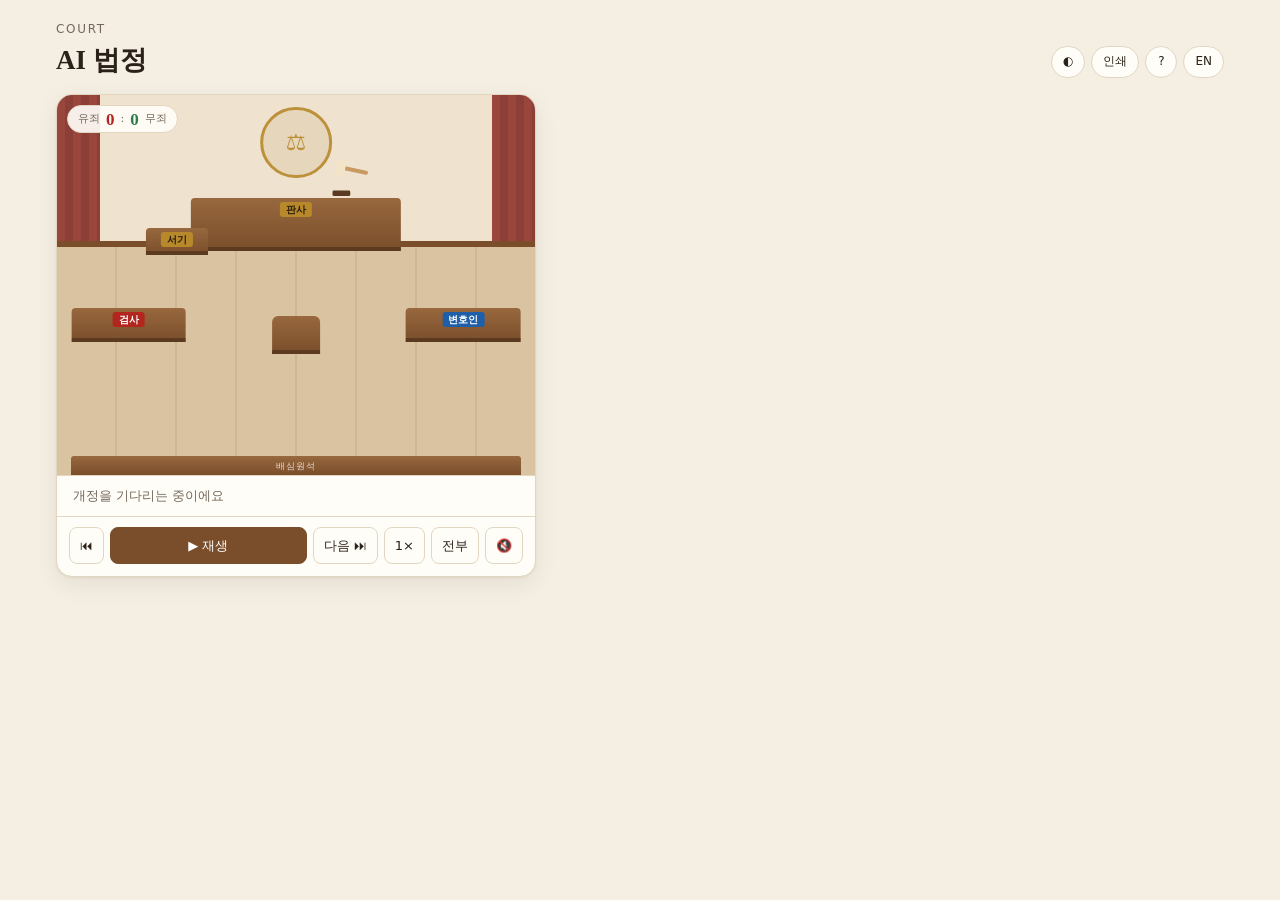
==== commit 27b71ef0: "Title the page "AI 법정" instead of the case The big heading always reads "AI 법정" (AI Court in English" ====
--- a/skills/court/web/index.html
+++ b/skills/court/web/index.html
@@ -24,8 +24,8 @@
 <div class="wrap">
   <header class="top">
     <div>
-      <div class="kicker"><span data-i18n="kicker">COURT · AI 법정</span><span class="live" id="live"></span><span class="viewing" id="viewing" hidden></span></div>
-      <h1 id="case-title"></h1>
+      <div class="kicker"><span data-i18n="kicker">COURT</span><span class="live" id="live"></span><span class="viewing" id="viewing" hidden></span></div>
+      <h1 id="case-title" data-i18n="appName">AI 법정</h1>
     </div>
     <ol class="phases" id="phases"></ol>
     <div class="tools" id="tools">
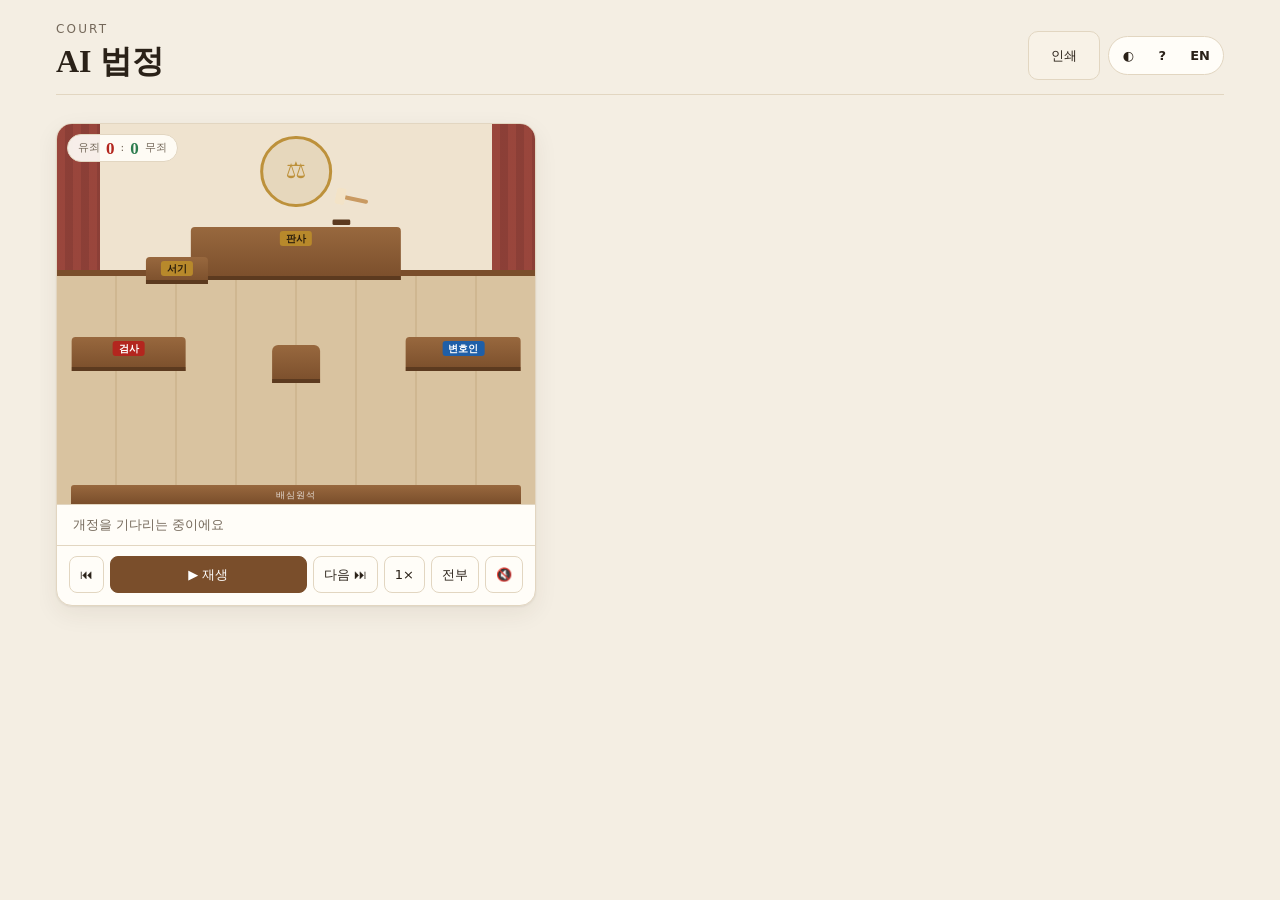
==== commit efc78b47: "Make the header easier to read The header is now two rows. The first has the name with a status pill" ====
--- a/skills/court/web/index.html
+++ b/skills/court/web/index.html
@@ -23,21 +23,28 @@
 <body>
 <div class="wrap">
   <header class="top">
-    <div>
-      <div class="kicker"><span data-i18n="kicker">COURT</span><span class="live" id="live"></span><span class="viewing" id="viewing" hidden></span></div>
-      <h1 id="case-title" data-i18n="appName">AI 법정</h1>
+    <div class="brand">
+      <div class="kicker"><span data-i18n="kicker">COURT</span><span class="viewing" id="viewing" hidden></span></div>
+      <div class="title-row">
+        <h1 id="case-title" data-i18n="appName">AI 법정</h1>
+        <span class="live" id="live" aria-live="polite"></span>
+      </div>
+    </div>
+    <div class="tools" id="tools">
+      <div class="tool-group trial" role="group" data-i18n-aria="trialTools" aria-label="재판">
+        <button class="tool" id="b-trials" type="button" data-i18n="trialsBtn" hidden>지난 재판</button>
+        <button class="tool" id="b-retrial" type="button" data-i18n="retrialBtn" data-i18n-title="retrialTitle" hidden>재심</button>
+        <button class="tool" id="b-image" type="button" data-i18n="imageBtn" data-i18n-title="imageTitle" hidden>평결 이미지</button>
+        <button class="tool" id="b-print" type="button" data-i18n="printBtn" data-i18n-title="printTitle">인쇄</button>
+      </div>
+      <div class="tool-group view" role="group" data-i18n-aria="viewTools" aria-label="화면">
+        <button class="tool" id="b-theme" type="button">◐</button>
+        <button class="tool" id="b-help" type="button" data-i18n-title="helpTitle" data-i18n-aria="helpLabel">?</button>
+        <button class="tool" id="b-lang" type="button" data-i18n="langSwitch" data-i18n-title="langTitle">EN</button>
+      </div>
+      <button class="newcase" id="b-new" type="button" data-i18n="newCaseBtn" hidden>＋ 새 사건</button>
     </div>
     <ol class="phases" id="phases"></ol>
-    <div class="tools" id="tools">
-      <button class="tool" id="b-trials" type="button" data-i18n="trialsBtn" hidden>지난 재판</button>
-      <button class="tool" id="b-retrial" type="button" data-i18n="retrialBtn" data-i18n-title="retrialTitle" hidden>재심</button>
-      <button class="tool" id="b-theme" type="button">◐</button>
-      <button class="tool" id="b-image" type="button" data-i18n="imageBtn" data-i18n-title="imageTitle" hidden>평결 이미지</button>
-      <button class="tool" id="b-print" type="button" data-i18n="printBtn" data-i18n-title="printTitle">인쇄</button>
-      <button class="tool" id="b-help" type="button" data-i18n-title="helpTitle" data-i18n-aria="helpLabel">?</button>
-      <button class="tool" id="b-lang" type="button" data-i18n="langSwitch" data-i18n-title="langTitle">EN</button>
-      <button class="newcase" id="b-new" type="button" data-i18n="newCaseBtn" hidden>＋ 새 사건</button>
-    </div>
   </header>
 
   <div class="layout">
--- a/skills/court/web/styles/header.css
+++ b/skills/court/web/styles/header.css
@@ -1,16 +1,32 @@
-/* Case title, LIVE badge, phase chips and the new-case button. */
-/* header */
-.top{display:flex;flex-wrap:wrap;gap:12px 24px;align-items:flex-end;justify-content:space-between;margin-bottom:16px}
-.kicker{font-size:12px;letter-spacing:.14em;color:var(--muted)}
-.top h1{font-family:var(--serif);font-size:clamp(19px,2.6vw,27px);margin:2px 0 0;line-height:1.35;max-width:46ch}
-.phases{display:flex;gap:6px;flex-wrap:wrap;padding:0;margin:0;list-style:none}
-.phases li{font-size:12px;padding:4px 10px;border-radius:999px;border:1px solid var(--line);color:var(--muted);background:var(--panel);transition:background .3s,color .3s}
-.phases li.done{color:var(--ink)}
-.phases li{cursor:pointer}
+/* Header: the name and status on the left, tools on the right, the phase steps underneath. */
+.top{display:grid;grid-template-columns:minmax(0,1fr) auto;align-items:end;gap:14px 24px;margin-bottom:18px}
+.brand{min-width:0}
+.kicker{font-size:12px;letter-spacing:.18em;color:var(--muted)}
+.kicker .viewing{margin-left:10px;letter-spacing:.02em;color:var(--gold);font-weight:700}
+.kicker .viewing a{color:inherit}
+.title-row{display:flex;align-items:center;gap:12px;flex-wrap:wrap;margin-top:2px}
+.top h1{font-family:var(--serif);font-size:clamp(24px,3vw,32px);margin:0;line-height:1.2}
+
+/* Status pill next to the name: LIVE pulses, a finished trial is quiet. */
+.live{display:inline-flex;align-items:center;gap:6px;font-size:12px;font-weight:700;letter-spacing:.03em;
+  padding:3px 11px 3px 9px;border-radius:999px;background:rgba(214,61,52,.14);color:#e0564c;white-space:nowrap}
+.live::before{content:"";width:7px;height:7px;border-radius:50%;background:currentColor;animation:blink 1.2s infinite}
+.live.done{background:var(--panel);color:var(--muted);border:1px solid var(--line)}
+.live.done::before{animation:none;opacity:.7}
+.live:empty{display:none}
+
+/* Phase steps: a row under the header, joined by short lines. */
+.phases{grid-column:1/-1;display:flex;align-items:center;margin:0;padding:10px 0 0;list-style:none;
+  border-top:1px solid var(--line);overflow-x:auto;scrollbar-width:none}
+.phases::-webkit-scrollbar{display:none}
+.phases li{position:relative;flex:none;font-size:13px;padding:5px 12px;border-radius:999px;color:var(--muted);
+  white-space:nowrap;cursor:pointer;transition:background .3s,color .3s}
+.phases li + li{margin-left:22px}
+.phases li + li::before{content:"";position:absolute;left:-17px;top:50%;width:12px;height:1px;background:var(--line)}
+.phases li:hover{background:var(--panel)}
+.phases li.done{color:var(--ink);font-weight:600}
+.phases li.on{background:var(--wood);color:#fff;font-weight:700}
 .phases li.na{opacity:.45;cursor:default}
-.phases li.on{background:var(--wood);border-color:var(--wood);color:#fff}
-.kicker .live{margin-left:8px;color:#d33;font-weight:700;letter-spacing:.08em}
-.kicker .viewing{margin-left:8px;color:var(--gold);font-weight:700}
-.kicker .viewing a{color:inherit}
-.kicker .live.done{color:var(--muted)}
-.newcase{font-size:13px;padding:6px 14px;border-radius:999px;background:var(--wood);border-color:var(--wood);color:#fff}
+.phases li.na:hover{background:transparent}
+
+.newcase{font-size:13px;font-weight:700;padding:8px 16px;border-radius:999px;background:var(--wood);border-color:var(--wood);color:#fff}
--- a/skills/court/web/styles/tools.css
+++ b/skills/court/web/styles/tools.css
@@ -1,4 +1,8 @@
-/* The small tool buttons in the header: theme, print, shortcuts, past trials, retrial, language. */
-.tools{display:flex;gap:6px;align-items:center;flex-wrap:wrap}
-.tool{font-size:12px;padding:5px 11px;border-radius:999px;min-width:32px}
-.tool[aria-pressed="true"]{background:var(--wood);border-color:var(--wood);color:#fff}
+/* Header tools in two groups: trial (past trials, retrial, image, print) and view (theme, help, language). */
+.tools{display:flex;gap:8px;align-items:center;flex-wrap:wrap;justify-content:flex-end}
+.tool-group{display:flex;align-items:center;gap:2px;padding:3px;border:1px solid var(--line);border-radius:999px;background:var(--panel)}
+.tool-group:not(:has(> :not([hidden]))){display:none}
+.tool{font-size:13px;padding:5px 12px;border:0;border-radius:999px;background:transparent;color:var(--ink);min-width:32px}
+.tool:hover:not(:disabled){background:var(--panel-2)}
+.tool-group.view .tool{padding:5px 10px;font-weight:600}
+.tool[aria-pressed="true"]{background:var(--wood);color:#fff}
--- a/skills/court/web/styles/responsive.css
+++ b/skills/court/web/styles/responsive.css
@@ -1,6 +1,8 @@
 /* Phone layout: the stage pins to the top and shrinks. */
 @media (max-width:860px){
   .layout{grid-template-columns:1fr;gap:16px}
+  .top{grid-template-columns:1fr;gap:12px}
+  .tools{justify-content:flex-start}
   .stage{top:0;margin:0 -16px;border-radius:0 0 14px 14px;border-top:0;z-index:5}
   .scene{--h:250px;--s:31px}
   .plate{font-size:9px;margin-top:2px;padding:0 4px}
--- a/skills/court/web/styles/print.css
+++ b/skills/court/web/styles/print.css
@@ -3,7 +3,7 @@
   :root:root:root{--bg:#fff;--panel:#fff;--panel-2:#fff;--ink:#000;--muted:#444;--line:#bbb}
   body{background:#fff}
   .wrap{max-width:none;padding:0}
-  .stage,.tools,.phases,.intro,.past,.msg.draft,dialog,.kicker .live,.cost,.body .action{display:none!important}
+  .stage,.tools,.phases,.intro,.past,.msg.draft,dialog,.live,.cost,.body .action{display:none!important}
   .layout{display:block}
   .msg,.verdict{box-shadow:none;max-width:none;animation:none;break-inside:avoid;margin-bottom:10px}
   .msg.left,.msg.right,.msg.center,.msg.juror{align-self:stretch}
